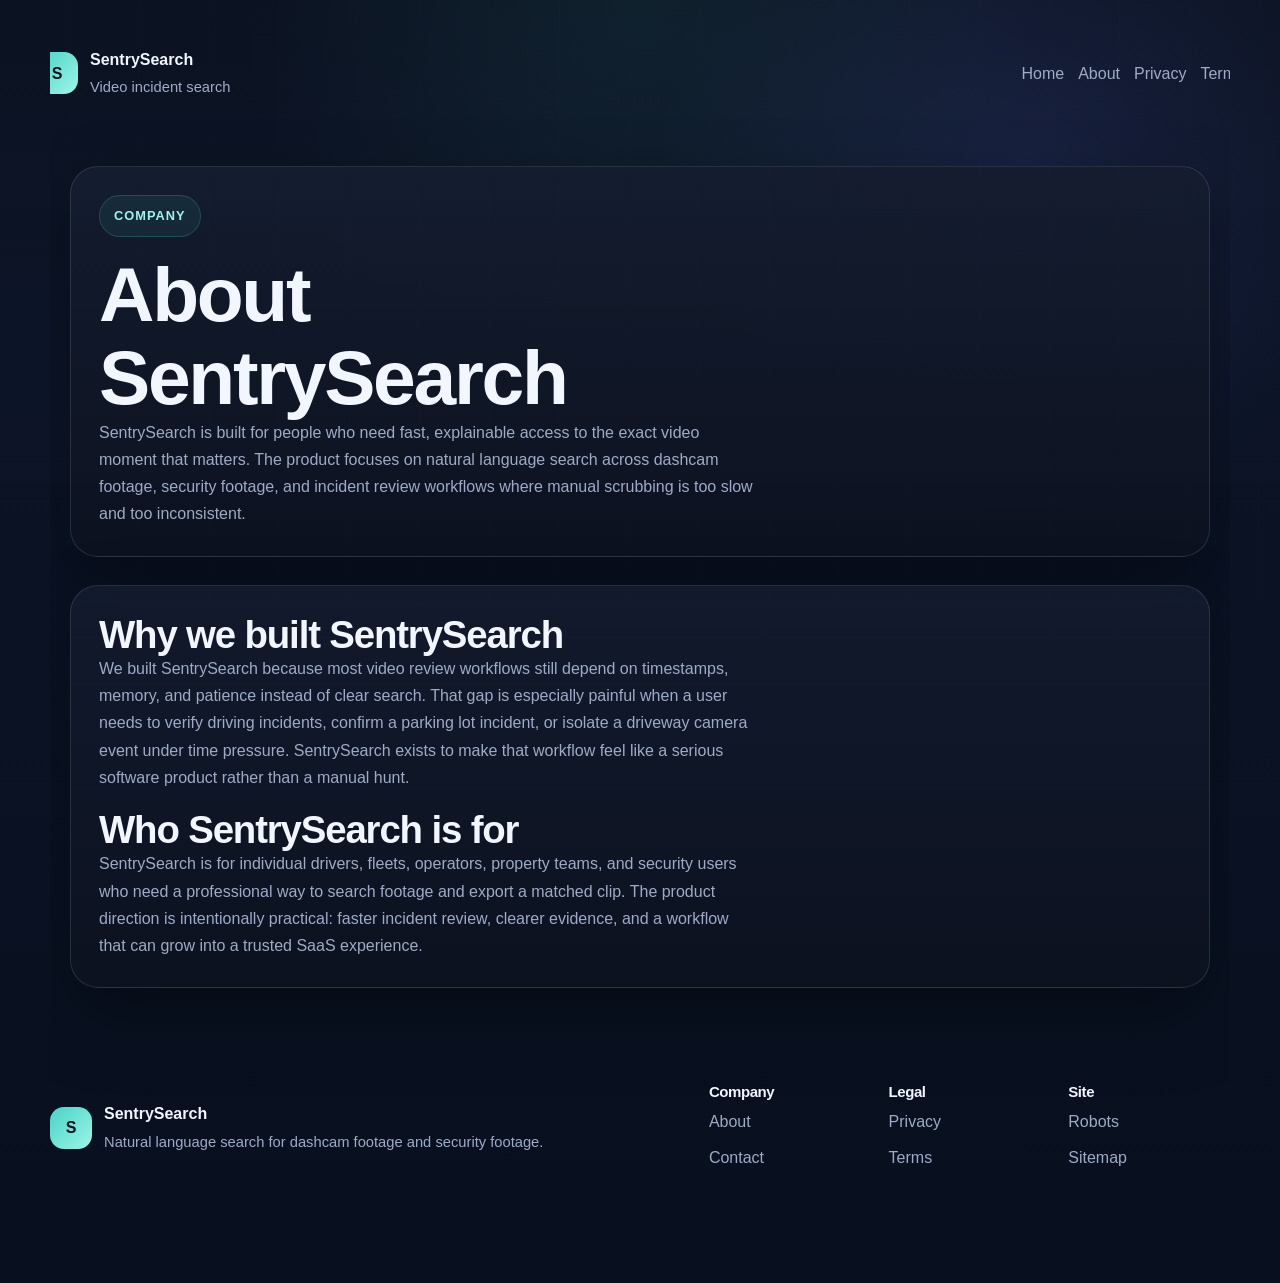
==== landing/about.html @ 241bdfcc "feat: refresh SentrySearch landing page for launch" ====
<!DOCTYPE html>
<html lang="en">
  <head>
    <meta charset="UTF-8" />
    <meta name="viewport" content="width=device-width, initial-scale=1.0" />
    <title>About SentrySearch</title>
    <meta
      name="description"
      content="About SentrySearch, the product focused on natural language video incident search for dashcam footage and security footage."
    />
    <link rel="canonical" href="https://sentrysearch.com/about.html" />
    <link rel="stylesheet" href="./styles.css" />
  </head>
  <body>
    <main class="page-shell page-main">
      <header class="site-header">
        <a class="brand-mark" href="./index.html" aria-label="SentrySearch home">
          <span class="brand-badge">S</span>
          <span class="brand-copy">
            <strong>SentrySearch</strong>
            <span>Video incident search</span>
          </span>
        </a>
        <nav class="site-nav" aria-label="Primary navigation">
          <a href="./index.html">Home</a>
          <a href="./about.html">About</a>
          <a href="./privacy.html">Privacy</a>
          <a href="./terms.html">Terms</a>
        </nav>
      </header>

      <section class="legal-hero">
        <div class="legal-card">
          <p class="eyebrow">Company</p>
          <h1>About SentrySearch</h1>
          <p>
            SentrySearch is built for people who need fast, explainable access to the exact video
            moment that matters. The product focuses on natural language search across dashcam
            footage, security footage, and incident review workflows where manual scrubbing is too
            slow and too inconsistent.
          </p>
        </div>
      </section>

      <section class="legal-card">
        <h2>Why we built SentrySearch</h2>
        <p>
          We built SentrySearch because most video review workflows still depend on timestamps,
          memory, and patience instead of clear search. That gap is especially painful when a user
          needs to verify driving incidents, confirm a parking lot incident, or isolate a driveway
          camera event under time pressure. SentrySearch exists to make that workflow feel like a
          serious software product rather than a manual hunt.
        </p>
        <h2>Who SentrySearch is for</h2>
        <p>
          SentrySearch is for individual drivers, fleets, operators, property teams, and security
          users who need a professional way to search footage and export a matched clip. The
          product direction is intentionally practical: faster incident review, clearer evidence,
          and a workflow that can grow into a trusted SaaS experience.
        </p>
      </section>

      <footer class="site-footer">
        <div class="footer-grid">
          <div class="footer-brand">
            <a class="brand-mark" href="./index.html" aria-label="SentrySearch home">
              <span class="brand-badge">S</span>
              <span class="brand-copy">
                <strong>SentrySearch</strong>
                <span>Natural language search for dashcam footage and security footage.</span>
              </span>
            </a>
          </div>
          <div class="footer-links">
            <div>
              <h3>Company</h3>
              <a href="./about.html">About</a>
              <a href="mailto:hello@sentrysearch.com">Contact</a>
            </div>
            <div>
              <h3>Legal</h3>
              <a href="./privacy.html">Privacy</a>
              <a href="./terms.html">Terms</a>
            </div>
            <div>
              <h3>Site</h3>
              <a href="./robots.txt">Robots</a>
              <a href="./sitemap.xml">Sitemap</a>
            </div>
          </div>
        </div>
      </footer>
    </main>
  </body>
</html>
---- landing/styles.css ----
:root {
  color-scheme: dark;
  --bg:#0b1326;
  --bg-alt:#0f1830;
  --panel:#131b2e;
  --panel-high:#222a3d;
  --panel-soft:#182238;
  --text:#f2f6ff;
  --muted:#9eabc7;
  --line:rgba(158, 171, 199, 0.18);
  --line-strong:rgba(158, 171, 199, 0.32);
  --accent:#47d3c5;
  --accent-strong:#1aa6a2;
  --accent-soft:rgba(71, 211, 197, 0.12);
  --warning:#ffd166;
  --shadow:0 30px 70px rgba(0, 0, 0, 0.35);
  --radius-xl:28px;
  --radius-lg:20px;
  --radius-md:14px;
  --radius-pill:999px;
  --content-width:1180px;
}

*,
*::before,
*::after {
  box-sizing: border-box;
}

html {
  scroll-behavior: smooth;
}

body {
  margin: 0;
  min-width: 320px;
  color: var(--text);
  font: 16px/1.7 "Inter", "Segoe UI", sans-serif;
  background:
    radial-gradient(circle at top, rgba(71, 211, 197, 0.08), transparent 28%),
    radial-gradient(circle at 80% 12%, rgba(108, 128, 255, 0.12), transparent 24%),
    linear-gradient(180deg, #09101f 0%, var(--bg) 25%, #08101f 100%);
}

body::before {
  content: "";
  position: fixed;
  inset: 0;
  pointer-events: none;
  background:
    linear-gradient(rgba(255, 255, 255, 0.02), rgba(255, 255, 255, 0.02)),
    repeating-linear-gradient(
      90deg,
      transparent 0,
      transparent 69px,
      rgba(255, 255, 255, 0.02) 70px
    );
  mask-image: linear-gradient(180deg, rgba(0, 0, 0, 0.65), rgba(0, 0, 0, 0));
}

a {
  color: inherit;
  text-decoration: none;
}

img {
  display: block;
  max-width: 100%;
}

h1,
h2,
h3,
h4,
h5,
h6,
dt {
  margin: 0;
  line-height: 1.08;
  letter-spacing: -0.03em;
}

h1 {
  font-size: clamp(2.8rem, 6vw, 5rem);
  max-width: 14ch;
}

h2 {
  font-size: clamp(1.8rem, 3vw, 2.7rem);
}

h3,
h4,
h5,
h6 {
  font-size: 1.05rem;
}

p {
  margin: 0;
  max-width: 74ch;
  color: var(--muted);
}

main {
  overflow: clip;
}

.page-shell {
  width: min(100%, var(--content-width));
  margin: 0 auto;
  padding: 28px 20px 90px;
}

.site-header,
.site-footer {
  width: 100vw;
  margin-left: calc(50% - 50vw);
  margin-right: calc(50% - 50vw);
  border: 0;
  background: transparent;
  box-shadow: none;
}

.site-header {
  display: flex;
  align-items: center;
  justify-content: space-between;
  gap: 18px;
  padding: 18px 36px 10px;
  border-radius: 0;
}

.brand-mark {
  display: inline-flex;
  align-items: center;
  gap: 12px;
}

.brand-badge {
  display: inline-flex;
  align-items: center;
  justify-content: center;
  width: 42px;
  height: 42px;
  border-radius: 14px;
  background: linear-gradient(135deg, var(--accent), #9ef5ea);
  color: #08101f;
  font-weight: 800;
}

.brand-copy {
  display: grid;
  gap: 2px;
}

.brand-copy strong {
  color: var(--text);
}

.brand-copy span {
  color: var(--muted);
  font-size: 0.92rem;
}

.site-nav {
  display: flex;
  flex-wrap: wrap;
  gap: 14px;
}

.site-nav a,
.footer-links a {
  color: var(--muted);
}

.site-nav a:hover,
.footer-links a:hover {
  color: var(--text);
}

.hero,
.proof-strip,
.seo-section,
.scene-section,
.cta-band {
  padding-top: 28px;
}

.hero {
  width: 100vw;
  margin-left: calc(50% - 50vw);
  margin-right: calc(50% - 50vw);
}

.hero-grid,
.proof-grid,
.scene-grid,
.steps-grid,
.demo-layout {
  display: grid;
  gap: 22px;
}

.hero-grid {
  grid-template-columns: 1fr;
  justify-items: center;
}

.hero-copy,
.hero-panel,
.proof-card,
.scene-card,
.step-card,
.demo-shell,
.cta-shell,
.section-copy {
  border: 1px solid var(--line);
  background: linear-gradient(180deg, rgba(19, 27, 46, 0.94), rgba(12, 18, 31, 0.98));
  box-shadow: var(--shadow);
}

.hero-copy,
.hero-panel,
.demo-shell,
.cta-shell,
.section-copy {
  border-radius: var(--radius-xl);
}

.hero-stage {
  position: relative;
  overflow: hidden;
  padding: 46px 0 24px;
  border: 0;
  border-radius: 0;
  background:
    linear-gradient(180deg, rgba(6, 11, 22, 0.38), rgba(6, 11, 22, 0.86)),
    url("./assets/hero.png") center / cover no-repeat;
  box-shadow: none;
}

.hero-backdrop {
  position: absolute;
  inset: 0;
  pointer-events: none;
  background:
    radial-gradient(circle at 18% 12%, rgba(255, 255, 255, 0.16), transparent 10%),
    radial-gradient(circle at 66% 32%, rgba(255, 255, 255, 0.14), transparent 7%),
    radial-gradient(circle at 78% 52%, rgba(255, 255, 255, 0.09), transparent 5%),
    linear-gradient(180deg, rgba(7, 12, 24, 0.18), rgba(7, 12, 24, 0.28));
  backdrop-filter: blur(12px);
}

.hero-copy {
  position: relative;
  z-index: 1;
  max-width: 900px;
  padding: 72px 18px 18px;
  text-align: center;
  border: 0;
  background: transparent;
  box-shadow: none;
}

.eyebrow {
  display: inline-flex;
  width: fit-content;
  margin-bottom: 16px;
  padding: 9px 14px;
  border-radius: var(--radius-pill);
  border: 1px solid rgba(71, 211, 197, 0.22);
  background: rgba(71, 211, 197, 0.08);
  color: #9ef5ea;
  font-size: 0.8rem;
  font-weight: 700;
  letter-spacing: 0.08em;
  text-transform: uppercase;
}

.lede {
  margin-top: 18px;
  font-size: 1.08rem;
  max-width: 48rem;
  margin-inline: auto;
  color: #d8e0f2;
}

.hero-actions,
.cta-band nav {
  display: flex;
  flex-wrap: wrap;
  gap: 12px;
  margin-top: 24px;
}

.hero-actions {
  justify-content: center;
}

.hero-actions a,
.cta-band nav a,
.demo-form button,
#sample-presets button {
  display: inline-flex;
  align-items: center;
  justify-content: center;
  min-height: 48px;
  padding: 0 18px;
  border-radius: var(--radius-pill);
  border: 1px solid transparent;
  font: inherit;
  font-weight: 700;
  transition:
    transform 160ms ease,
    box-shadow 160ms ease,
    border-color 160ms ease,
    background-color 160ms ease;
}

.hero-actions a:first-child,
.cta-band nav a:first-child,
.demo-form button {
  background: linear-gradient(135deg, var(--accent), var(--accent-strong));
  color: #041018;
  box-shadow: 0 16px 30px rgba(71, 211, 197, 0.18);
}

.hero-actions a:last-child,
.cta-band nav a:last-child,
#sample-presets button {
  border-color: var(--line-strong);
  background: rgba(255, 255, 255, 0.03);
  color: var(--text);
}

.hero-actions a:hover,
.cta-band nav a:hover,
.demo-form button:hover,
#sample-presets button:hover,
.hero-actions a:focus-visible,
.cta-band nav a:focus-visible,
.demo-form button:focus-visible,
#sample-presets button:focus-visible {
  transform: translateY(-1px);
}

.hero-points {
  margin: 24px 0 0;
  padding: 0;
  list-style: none;
  display: grid;
  gap: 12px;
  grid-template-columns: repeat(3, minmax(0, 1fr));
  max-width: 960px;
  margin-inline: auto;
}

.hero-points li {
  position: relative;
  padding-left: 24px;
  color: var(--muted);
  text-align: left;
}

.hero-points li::before {
  content: "";
  position: absolute;
  left: 0;
  top: 0.65rem;
  width: 10px;
  height: 10px;
  border-radius: 50%;
  background: var(--accent);
  box-shadow: 0 0 0 6px var(--accent-soft);
}

.hero-showcase {
  position: relative;
  z-index: 1;
  display: grid;
  grid-template-columns: minmax(0, 940px);
  justify-content: center;
  gap: 0;
  margin-top: 18px;
  padding: 0 18px;
}

.hero-visual {
  position: relative;
  min-height: 120px;
  overflow: hidden;
  border: 1px solid rgba(255, 255, 255, 0.08);
  border-radius: 22px;
  background:
    linear-gradient(180deg, rgba(8, 16, 31, 0.32), rgba(8, 16, 31, 0.76)),
    url("./assets/hero.png") center / cover no-repeat;
}

.visual-chip,
.visual-tag {
  position: absolute;
  z-index: 1;
  border-radius: 999px;
  border: 1px solid rgba(255, 255, 255, 0.16);
  background: rgba(8, 16, 31, 0.74);
  backdrop-filter: blur(12px);
}

.visual-chip {
  top: 18px;
  left: 18px;
  padding: 8px 12px;
  color: #9ef5ea;
  font-size: 0.72rem;
  font-weight: 700;
  letter-spacing: 0.08em;
  text-transform: uppercase;
}

.visual-tag {
  padding: 7px 11px;
  color: var(--text);
  font-size: 0.76rem;
  font-weight: 600;
}

.tag-one {
  left: 15%;
  top: 54%;
}

.tag-two {
  left: 52%;
  top: 64%;
}

.tag-three {
  right: 8%;
  top: 36%;
}

.hero-panel {
  padding: 18px;
  display: grid;
  align-content: start;
  gap: 14px;
  position: relative;
  overflow: hidden;
  border-radius: 28px;
  background: linear-gradient(180deg, rgba(12, 18, 33, 0.7), rgba(12, 18, 33, 0.9));
  backdrop-filter: blur(16px);
}

.hero-panel::after {
  content: "";
  position: absolute;
  inset: auto -30% -35% 35%;
  height: 220px;
  background: radial-gradient(circle, rgba(71, 211, 197, 0.18), transparent 62%);
  pointer-events: none;
}

.panel-topbar,
.timeline-meta,
.timeline-bar {
  display: flex;
  align-items: center;
  justify-content: space-between;
}

.panel-topbar {
  font-size: 0.9rem;
  color: var(--muted);
}

.panel-status {
  padding: 7px 10px;
  border-radius: var(--radius-pill);
  background: rgba(255, 209, 102, 0.12);
  border: 1px solid rgba(255, 209, 102, 0.2);
  color: #ffe29c;
}

.panel-query,
.timeline-card {
  padding: 18px;
  border-radius: var(--radius-lg);
  border: 1px solid var(--line);
  background: linear-gradient(180deg, rgba(34, 42, 61, 0.78), rgba(18, 26, 43, 0.88));
}

.panel-label {
  margin-bottom: 8px;
  font-size: 0.78rem;
  font-weight: 700;
  letter-spacing: 0.08em;
  text-transform: uppercase;
  color: #7ae7db;
}

.panel-grid,
.proof-grid,
.steps-grid {
  grid-template-columns: repeat(3, minmax(0, 1fr));
}

.panel-stack {
  display: grid;
  gap: 12px;
}

.metric-card,
.proof-card,
.step-card {
  padding: 18px;
  border-radius: var(--radius-lg);
  border: 1px solid var(--line);
  background: linear-gradient(180deg, rgba(34, 42, 61, 0.72), rgba(16, 24, 40, 0.9));
}

.metric-card strong,
.proof-card h2,
.step-card h3,
.scene-copy h3 {
  display: block;
  color: var(--text);
}

.metric-card span,
.timeline-meta span {
  color: var(--muted);
  font-size: 0.92rem;
}

.timeline-bar {
  height: 8px;
  justify-content: flex-start;
  border-radius: 999px;
  background: rgba(255, 255, 255, 0.08);
  overflow: hidden;
}

.timeline-hit {
  width: 38%;
  height: 100%;
  margin-left: 41%;
  border-radius: inherit;
  background: linear-gradient(90deg, var(--accent), #9ef5ea);
}

.timeline-meta {
  margin-top: 12px;
  gap: 10px;
}

.section-copy {
  padding: 28px 28px 30px;
  display: grid;
  gap: 16px;
}

.proof-grid,
.scene-grid {
  grid-template-columns: repeat(3, minmax(0, 1fr));
}

.scene-card {
  overflow: hidden;
  border-radius: var(--radius-xl);
}

.scene-card img {
  width: 100%;
  aspect-ratio: 16 / 10;
  object-fit: cover;
}

.scene-copy {
  padding: 18px 18px 22px;
}

.scene-copy p,
.proof-card p,
.step-card p {
  margin-top: 10px;
}

.demo-shell,
.cta-shell {
  padding: 28px;
}

.demo-layout {
  grid-template-columns: minmax(280px, 0.88fr) minmax(0, 1.12fr);
  margin-top: 14px;
}

.demo-column {
  display: grid;
  gap: 16px;
}

.demo-workbench {
  align-content: start;
  padding: 18px;
  border: 1px solid var(--line);
  border-radius: var(--radius-lg);
  background: linear-gradient(180deg, rgba(20, 29, 49, 0.86), rgba(12, 18, 31, 0.92));
}

.demo-header {
  display: grid;
  gap: 8px;
}

.demo-header p {
  max-width: 42ch;
}

.preset-shell {
  padding: 14px;
  border: 1px solid var(--line);
  border-radius: var(--radius-lg);
  background: rgba(255, 255, 255, 0.02);
}

#sample-presets {
  display: grid;
  grid-template-columns: repeat(2, minmax(0, 1fr));
  gap: 12px;
}

#sample-presets button {
  width: 100%;
  min-height: 92px;
  justify-content: flex-start;
  align-items: flex-end;
  padding: 18px;
  border-radius: 20px;
  border: 1px solid var(--line);
  background:
    linear-gradient(180deg, rgba(24, 35, 58, 0.92), rgba(14, 21, 37, 0.96)),
    radial-gradient(circle at top right, rgba(71, 211, 197, 0.12), transparent 36%);
  box-shadow: inset 0 1px 0 rgba(255, 255, 255, 0.04);
  text-align: left;
}

.demo-form {
  display: grid;
  gap: 10px;
  padding: 16px;
  border: 1px solid var(--line);
  border-radius: var(--radius-lg);
  background: rgba(255, 255, 255, 0.02);
}

.demo-form label {
  color: var(--muted);
  font-weight: 600;
}

.input-row {
  display: flex;
  gap: 12px;
}

.input-row input {
  width: 100%;
  min-height: 52px;
  padding: 0 16px;
  border-radius: 16px;
  border: 1px solid var(--line-strong);
  background: rgba(255, 255, 255, 0.03);
  color: var(--text);
  font: inherit;
}

.input-row input:focus {
  outline: 2px solid rgba(71, 211, 197, 0.22);
  outline-offset: 2px;
}

#sample-results {
  min-height: 320px;
  display: grid;
  gap: 14px;
  padding: 18px;
  border-radius: var(--radius-lg);
  border: 1px solid var(--line);
  background: linear-gradient(180deg, rgba(34, 42, 61, 0.78), rgba(18, 26, 43, 0.88));
}

.result-column h3 {
  margin-bottom: 2px;
}

#sample-results > p:first-child {
  color: var(--text);
  font-weight: 700;
}

#sample-results article {
  padding: 16px;
  border-radius: var(--radius-md);
  border: 1px solid var(--line);
  background: rgba(255, 255, 255, 0.03);
}

#sample-results dl {
  display: grid;
  gap: 10px;
  margin: 12px 0 0;
}

#sample-results dl div {
  display: grid;
  grid-template-columns: 110px minmax(0, 1fr);
  gap: 8px;
}

dt {
  color: #9ef5ea;
}

dd {
  margin: 0;
  color: var(--muted);
}

.faq-list {
  display: grid;
  gap: 18px;
  margin: 0;
  padding: 0;
}

.faq-list > div {
  padding-top: 18px;
  border-top: 1px solid var(--line);
}

.faq-list > div:first-child {
  padding-top: 0;
  border-top: 0;
}

.faq-list dd {
  margin-top: 8px;
}

.cta-shell {
  display: grid;
  gap: 10px;
}

.site-footer {
  margin-top: 28px;
  padding: 40px 36px 22px;
  border-radius: 0;
}

.footer-grid {
  display: grid;
  grid-template-columns: minmax(0, 1.1fr) minmax(0, 0.9fr);
  gap: 22px;
  width: min(100%, var(--content-width));
  margin: 0 auto;
}

.footer-brand {
  display: grid;
  gap: 14px;
}

.footer-links {
  display: grid;
  grid-template-columns: repeat(3, minmax(0, 1fr));
  gap: 18px;
}

.footer-links div {
  display: grid;
  gap: 8px;
}

.footer-links h3 {
  font-size: 0.94rem;
  color: var(--text);
}

.footer-meta {
  margin-top: 20px;
  padding-top: 16px;
  border-top: 1px solid var(--line);
  max-width: none;
  width: min(100%, var(--content-width));
  margin-inline: auto;
}

.page-main {
  display: grid;
  gap: 28px;
}

.legal-hero {
  padding-top: 28px;
}

.legal-card {
  padding: 28px;
  border: 1px solid var(--line);
  border-radius: var(--radius-xl);
  background: linear-gradient(180deg, rgba(19, 27, 46, 0.94), rgba(12, 18, 31, 0.98));
  box-shadow: var(--shadow);
}

.legal-card + .legal-card {
  margin-top: 22px;
}

.legal-card p + h2,
.legal-card p + h3,
.legal-card ul + h2,
.legal-card ul + h3 {
  margin-top: 18px;
}

.legal-card ul {
  margin: 0;
  padding-left: 20px;
  color: var(--muted);
}

.legal-card li + li {
  margin-top: 8px;
}

@media (max-width: 980px) {
  .hero-grid,
  .hero-showcase,
  .proof-grid,
  .scene-grid,
  .steps-grid,
  .demo-layout,
  .panel-grid {
    grid-template-columns: 1fr;
  }

  .page-shell {
    padding-inline: 16px;
  }

  .site-header,
  .footer-grid,
  .footer-links {
    grid-template-columns: 1fr;
  }

  .hero-points {
    grid-template-columns: 1fr;
  }

  .input-row {
    flex-direction: column;
  }
}

@media (max-width: 640px) {
  .site-header {
    align-items: flex-start;
    flex-direction: column;
    padding: 16px 18px 8px;
  }

  .hero-copy,
  .hero-panel,
  .section-copy,
  .demo-shell,
  .cta-shell,
  .site-footer,
  .legal-card {
    padding: 22px 18px;
  }

  .hero-stage {
    padding: 28px 0 18px;
  }

  .hero-showcase {
    padding: 0 12px;
  }

  .site-footer {
    padding: 28px 18px 18px;
  }

  h1 {
    max-width: none;
  }
}
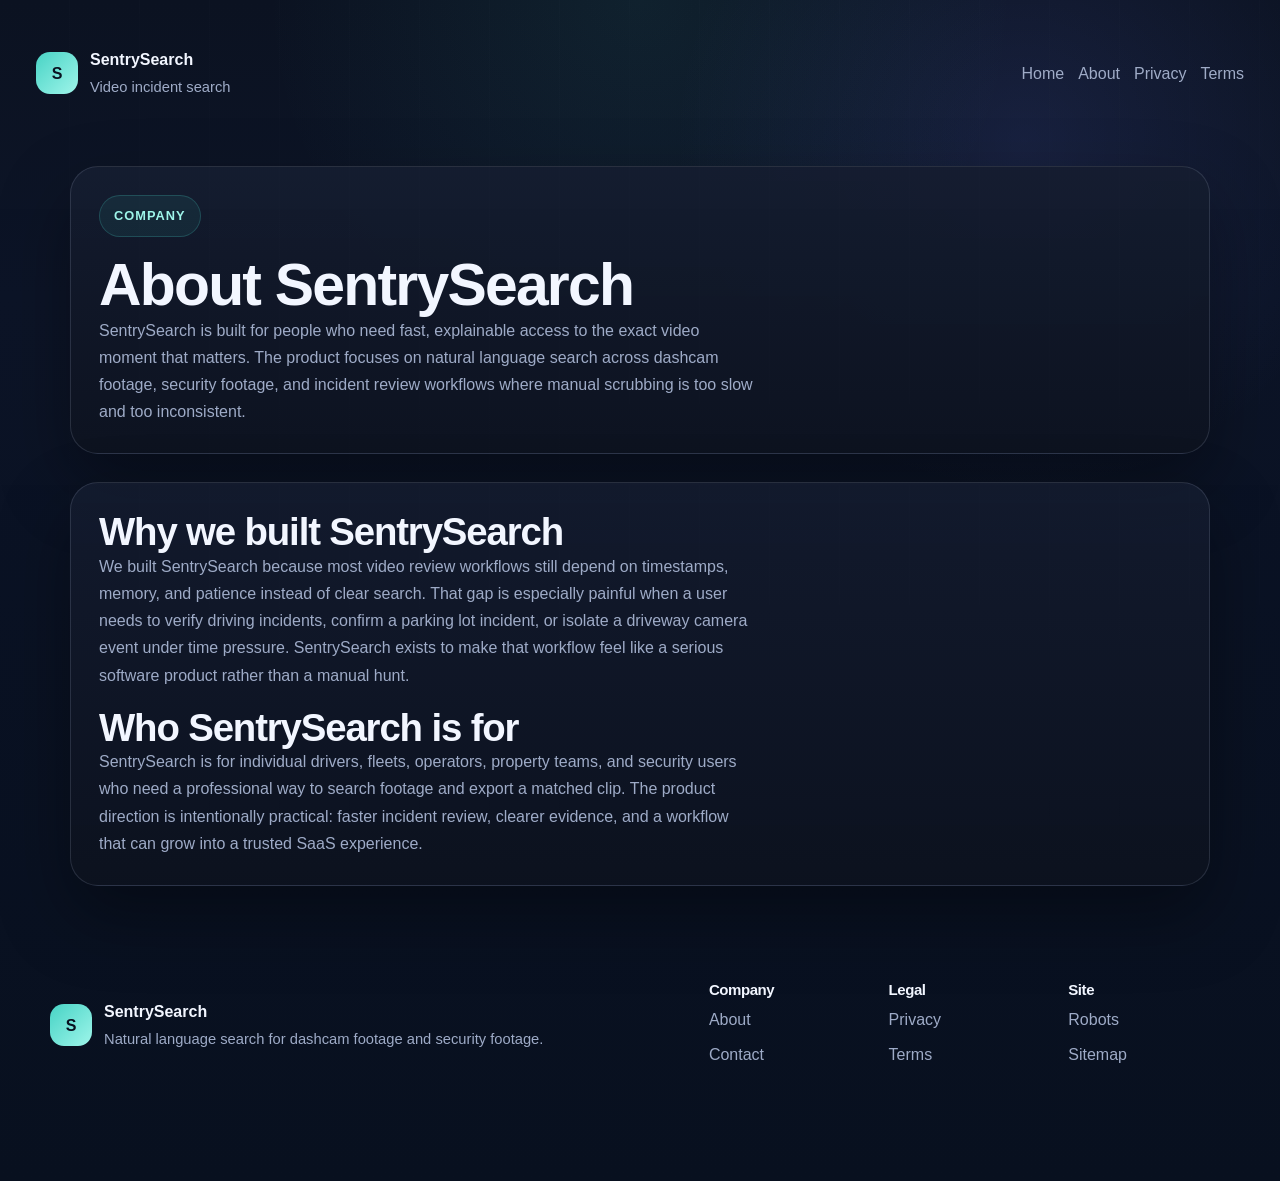
==== commit 498b88d2: "chore: update landing domain to sentrysearch.my" ====
--- a/landing/about.html
+++ b/landing/about.html
@@ -8,7 +8,7 @@
       name="description"
       content="About SentrySearch, the product focused on natural language video incident search for dashcam footage and security footage."
     />
-    <link rel="canonical" href="https://sentrysearch.com/about.html" />
+    <link rel="canonical" href="https://sentrysearch.my/about.html" />
     <link rel="stylesheet" href="./styles.css" />
   </head>
   <body>
@@ -75,7 +75,7 @@
             <div>
               <h3>Company</h3>
               <a href="./about.html">About</a>
-              <a href="mailto:hello@sentrysearch.com">Contact</a>
+              <a href="mailto:hello@sentrysearch.my">Contact</a>
             </div>
             <div>
               <h3>Legal</h3>
--- a/landing/styles.css
+++ b/landing/styles.css
@@ -81,8 +81,13 @@
 }
 
 h1 {
-  font-size: clamp(2.8rem, 6vw, 5rem);
-  max-width: 14ch;
+  font-size: clamp(2.35rem, 4.6vw, 4.2rem);
+  max-width: none;
+}
+
+.hero-line {
+  display: block;
+  white-space: normal;
 }
 
 h2 {
@@ -103,7 +108,7 @@
 }
 
 main {
-  overflow: clip;
+  overflow: visible;
 }
 
 .page-shell {
@@ -191,6 +196,7 @@
   width: 100vw;
   margin-left: calc(50% - 50vw);
   margin-right: calc(50% - 50vw);
+  padding-top: 0;
 }
 
 .hero-grid,
@@ -231,12 +237,15 @@
 .hero-stage {
   position: relative;
   overflow: hidden;
+  width: 100vw;
+  margin-left: calc(50% - 50vw);
+  margin-right: calc(50% - 50vw);
   padding: 46px 0 24px;
   border: 0;
   border-radius: 0;
   background:
-    linear-gradient(180deg, rgba(6, 11, 22, 0.38), rgba(6, 11, 22, 0.86)),
-    url("./assets/hero.png") center / cover no-repeat;
+    linear-gradient(180deg, rgba(6, 11, 22, 0.12), rgba(6, 11, 22, 0.46)),
+    url("./assets/hero.png") center top / cover no-repeat;
   box-shadow: none;
 }
 
@@ -245,17 +254,17 @@
   inset: 0;
   pointer-events: none;
   background:
-    radial-gradient(circle at 18% 12%, rgba(255, 255, 255, 0.16), transparent 10%),
-    radial-gradient(circle at 66% 32%, rgba(255, 255, 255, 0.14), transparent 7%),
-    radial-gradient(circle at 78% 52%, rgba(255, 255, 255, 0.09), transparent 5%),
-    linear-gradient(180deg, rgba(7, 12, 24, 0.18), rgba(7, 12, 24, 0.28));
-  backdrop-filter: blur(12px);
+    radial-gradient(circle at 18% 12%, rgba(255, 255, 255, 0.08), transparent 10%),
+    radial-gradient(circle at 66% 32%, rgba(255, 255, 255, 0.08), transparent 7%),
+    radial-gradient(circle at 78% 52%, rgba(255, 255, 255, 0.04), transparent 5%),
+    linear-gradient(180deg, rgba(7, 12, 24, 0.03), rgba(7, 12, 24, 0.14));
+  backdrop-filter: blur(4px);
 }
 
 .hero-copy {
   position: relative;
   z-index: 1;
-  max-width: 900px;
+  max-width: 1160px;
   padding: 72px 18px 18px;
   text-align: center;
   border: 0;
@@ -898,4 +907,8 @@
   h1 {
     max-width: none;
   }
-}
+
+  .hero-line {
+    white-space: normal;
+  }
+}
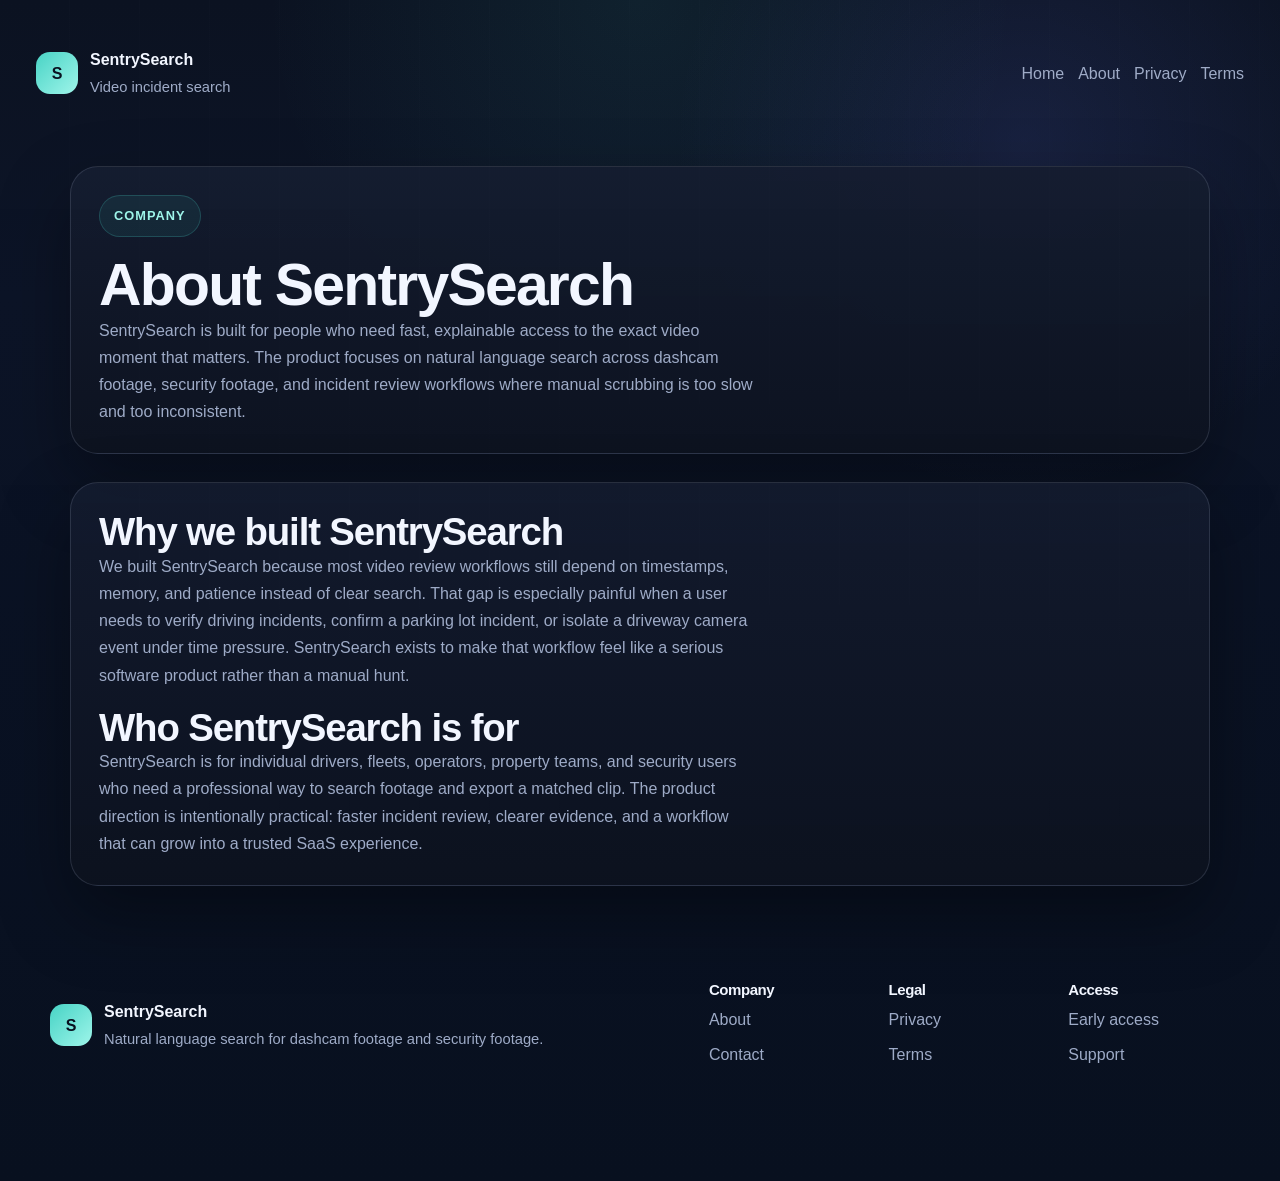
==== commit ea7aac36: "chore: hide crawler links from footer" ====
--- a/landing/about.html
+++ b/landing/about.html
@@ -83,9 +83,9 @@
               <a href="./terms.html">Terms</a>
             </div>
             <div>
-              <h3>Site</h3>
-              <a href="./robots.txt">Robots</a>
-              <a href="./sitemap.xml">Sitemap</a>
+              <h3>Access</h3>
+              <a href="mailto:demo@sentrysearch.my?subject=SentrySearch%20early%20access&body=Hi%20SentrySearch%2C%20I%20want%20to%20reserve%20early%20access%20for%20SentrySearch.">Early access</a>
+              <a href="mailto:hello@sentrysearch.my">Support</a>
             </div>
           </div>
         </div>
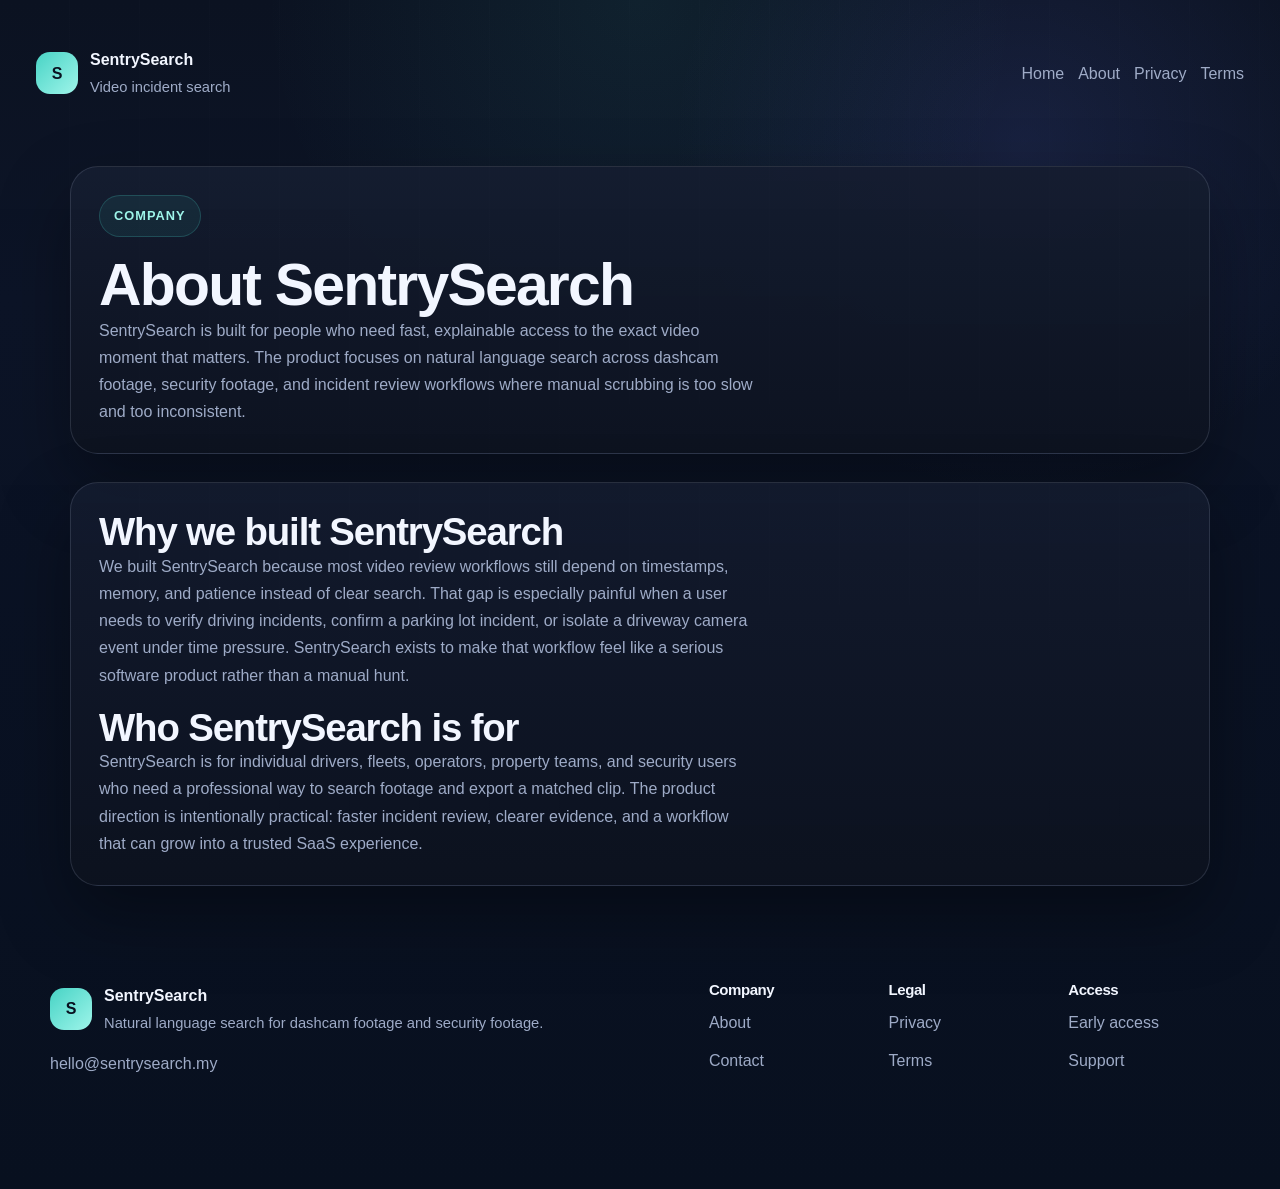
==== commit aebc30a2: "chore: unify contact email across landing site" ====
--- a/landing/about.html
+++ b/landing/about.html
@@ -70,6 +70,7 @@
                 <span>Natural language search for dashcam footage and security footage.</span>
               </span>
             </a>
+            <p><a href="mailto:hello@sentrysearch.my">hello@sentrysearch.my</a></p>
           </div>
           <div class="footer-links">
             <div>
@@ -84,7 +85,7 @@
             </div>
             <div>
               <h3>Access</h3>
-              <a href="mailto:demo@sentrysearch.my?subject=SentrySearch%20early%20access&body=Hi%20SentrySearch%2C%20I%20want%20to%20reserve%20early%20access%20for%20SentrySearch.">Early access</a>
+              <a href="mailto:hello@sentrysearch.my?subject=SentrySearch%20early%20access&body=Hi%20SentrySearch%2C%20I%20want%20to%20reserve%20early%20access%20for%20SentrySearch.">Early access</a>
               <a href="mailto:hello@sentrysearch.my">Support</a>
             </div>
           </div>
